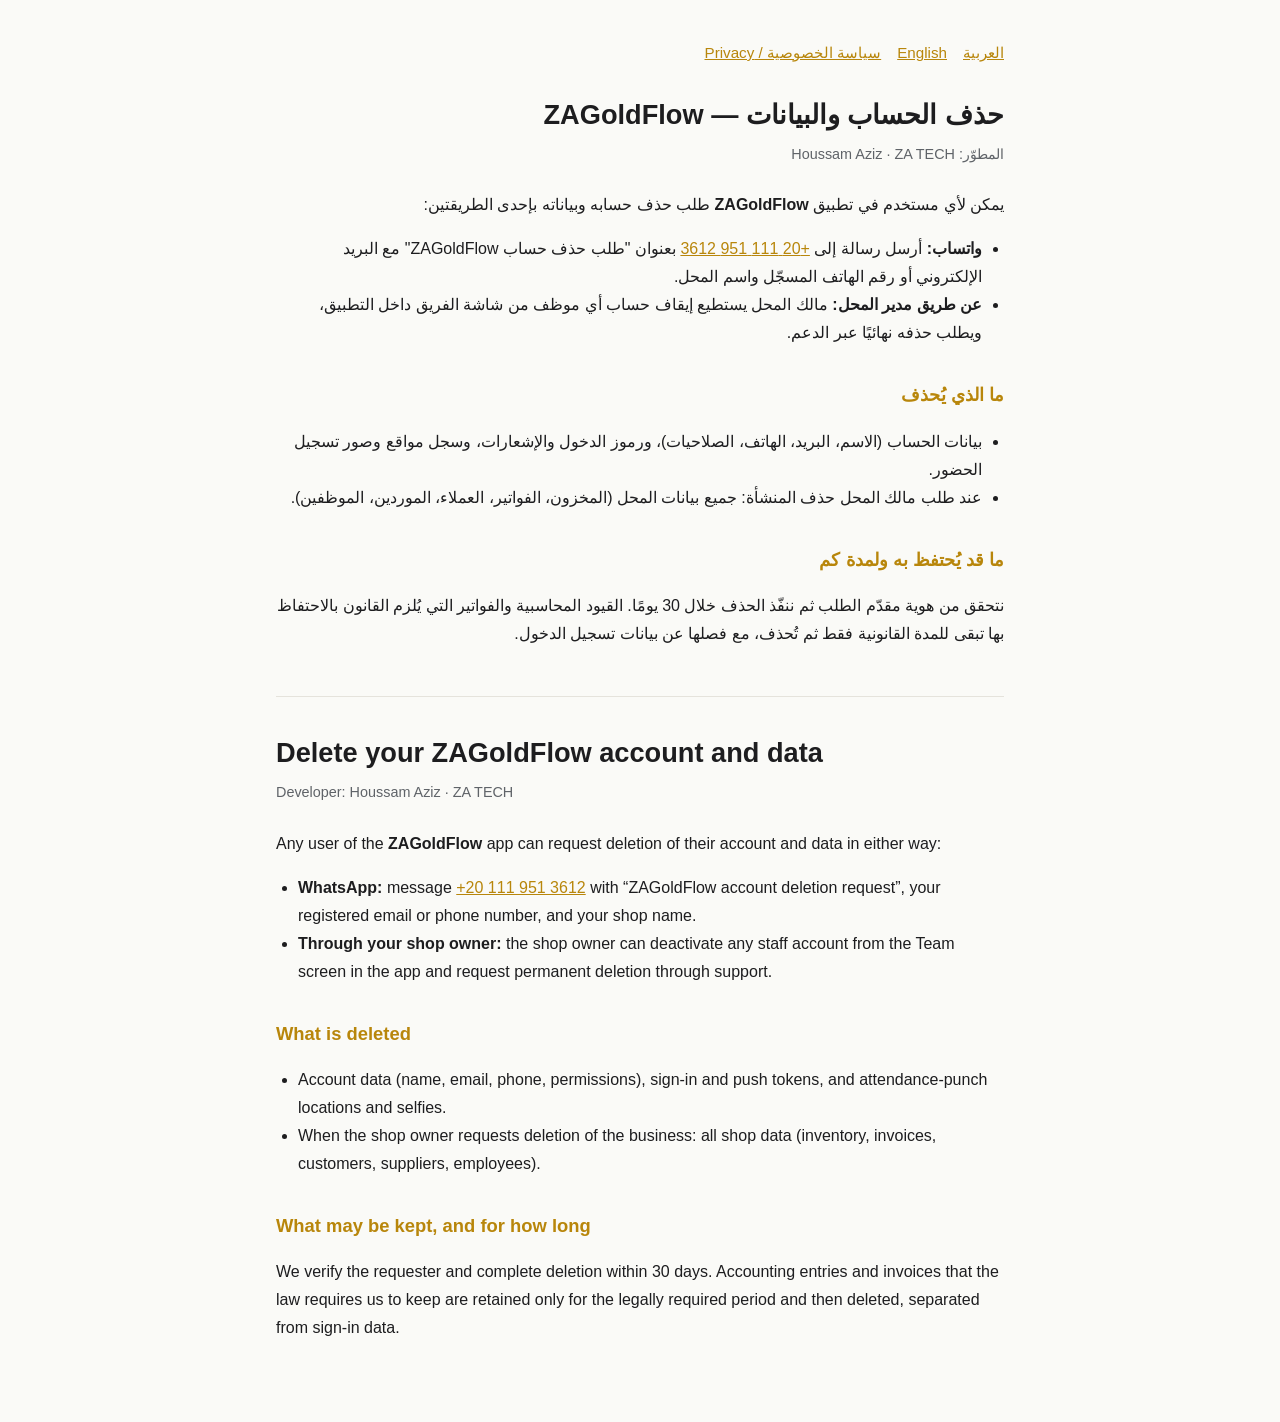
==== zagoldflow/delete-account.html @ 40d9165e "ZAGoldFlow: support, terms and account-deletion pages; accurate privacy policy for Google Play revie" ====
<!doctype html>
<html lang="ar" dir="rtl">
<head>
<meta charset="utf-8">
<meta name="viewport" content="width=device-width, initial-scale=1">
<title>ZAGoldFlow — حذف الحساب | Delete your account</title>
<style>
  :root { --bg:#fafaf7; --fg:#1d1d1f; --muted:#5f6368; --accent:#b8860b; --line:#e5e3dc; }
  @media (prefers-color-scheme: dark) { :root { --bg:#141414; --fg:#ececec; --muted:#a0a0a0; --accent:#d4a72c; --line:#2c2c2c; } }
  * { box-sizing:border-box; }
  body { margin:0; background:var(--bg); color:var(--fg); font:16px/1.75 -apple-system, "Segoe UI", Tahoma, sans-serif; }
  main { max-width:760px; margin:0 auto; padding:40px 16px 64px; }
  h1 { font-size:1.7rem; margin:0 0 4px; }
  h2 { font-size:1.15rem; margin:32px 0 8px; color:var(--accent); }
  .meta { color:var(--muted); font-size:.9rem; margin-bottom:24px; }
  section + section { border-top:1px solid var(--line); margin-top:48px; padding-top:32px; }
  ul { padding-inline-start:22px; }
  a { color:var(--accent); }
  nav { display:flex; gap:16px; margin-bottom:24px; font-size:.95rem; }
</style>
</head>
<body>
<main>
<nav><a href="#ar">العربية</a><a href="#en">English</a><a href="privacy.html">سياسة الخصوصية / Privacy</a></nav>
<section id="ar">
  <h1>حذف الحساب والبيانات — ZAGoldFlow</h1>
  <div class="meta">المطوّر: Houssam Aziz · ZA TECH</div>
  <p>يمكن لأي مستخدم في تطبيق <strong>ZAGoldFlow</strong> طلب حذف حسابه وبياناته بإحدى الطريقتين:</p>
  <ul>
    <li><strong>واتساب:</strong> أرسل رسالة إلى <a href="https://wa.me/201119513612?text=%D8%B7%D9%84%D8%A8%20%D8%AD%D8%B0%D9%81%20%D8%AD%D8%B3%D8%A7%D8%A8%20ZAGoldFlow">+20 111 951 3612</a> بعنوان "طلب حذف حساب ZAGoldFlow" مع البريد الإلكتروني أو رقم الهاتف المسجّل واسم المحل.</li>
    <li><strong>عن طريق مدير المحل:</strong> مالك المحل يستطيع إيقاف حساب أي موظف من شاشة الفريق داخل التطبيق، ويطلب حذفه نهائيًا عبر الدعم.</li>
  </ul>
  <h2>ما الذي يُحذف</h2>
  <ul>
    <li>بيانات الحساب (الاسم، البريد، الهاتف، الصلاحيات)، ورموز الدخول والإشعارات، وسجل مواقع وصور تسجيل الحضور.</li>
    <li>عند طلب مالك المحل حذف المنشأة: جميع بيانات المحل (المخزون، الفواتير، العملاء، الموردين، الموظفين).</li>
  </ul>
  <h2>ما قد يُحتفظ به ولمدة كم</h2>
  <p>نتحقق من هوية مقدّم الطلب ثم ننفّذ الحذف خلال 30 يومًا. القيود المحاسبية والفواتير التي يُلزم القانون بالاحتفاظ بها تبقى للمدة القانونية فقط ثم تُحذف، مع فصلها عن بيانات تسجيل الدخول.</p>
</section>
<section id="en" dir="ltr" lang="en">
  <h1>Delete your ZAGoldFlow account and data</h1>
  <div class="meta">Developer: Houssam Aziz · ZA TECH</div>
  <p>Any user of the <strong>ZAGoldFlow</strong> app can request deletion of their account and data in either way:</p>
  <ul>
    <li><strong>WhatsApp:</strong> message <a href="https://wa.me/201119513612">+20 111 951 3612</a> with “ZAGoldFlow account deletion request”, your registered email or phone number, and your shop name.</li>
    <li><strong>Through your shop owner:</strong> the shop owner can deactivate any staff account from the Team screen in the app and request permanent deletion through support.</li>
  </ul>
  <h2>What is deleted</h2>
  <ul>
    <li>Account data (name, email, phone, permissions), sign-in and push tokens, and attendance-punch locations and selfies.</li>
    <li>When the shop owner requests deletion of the business: all shop data (inventory, invoices, customers, suppliers, employees).</li>
  </ul>
  <h2>What may be kept, and for how long</h2>
  <p>We verify the requester and complete deletion within 30 days. Accounting entries and invoices that the law requires us to keep are retained only for the legally required period and then deleted, separated from sign-in data.</p>
</section>
</main>
</body>
</html>
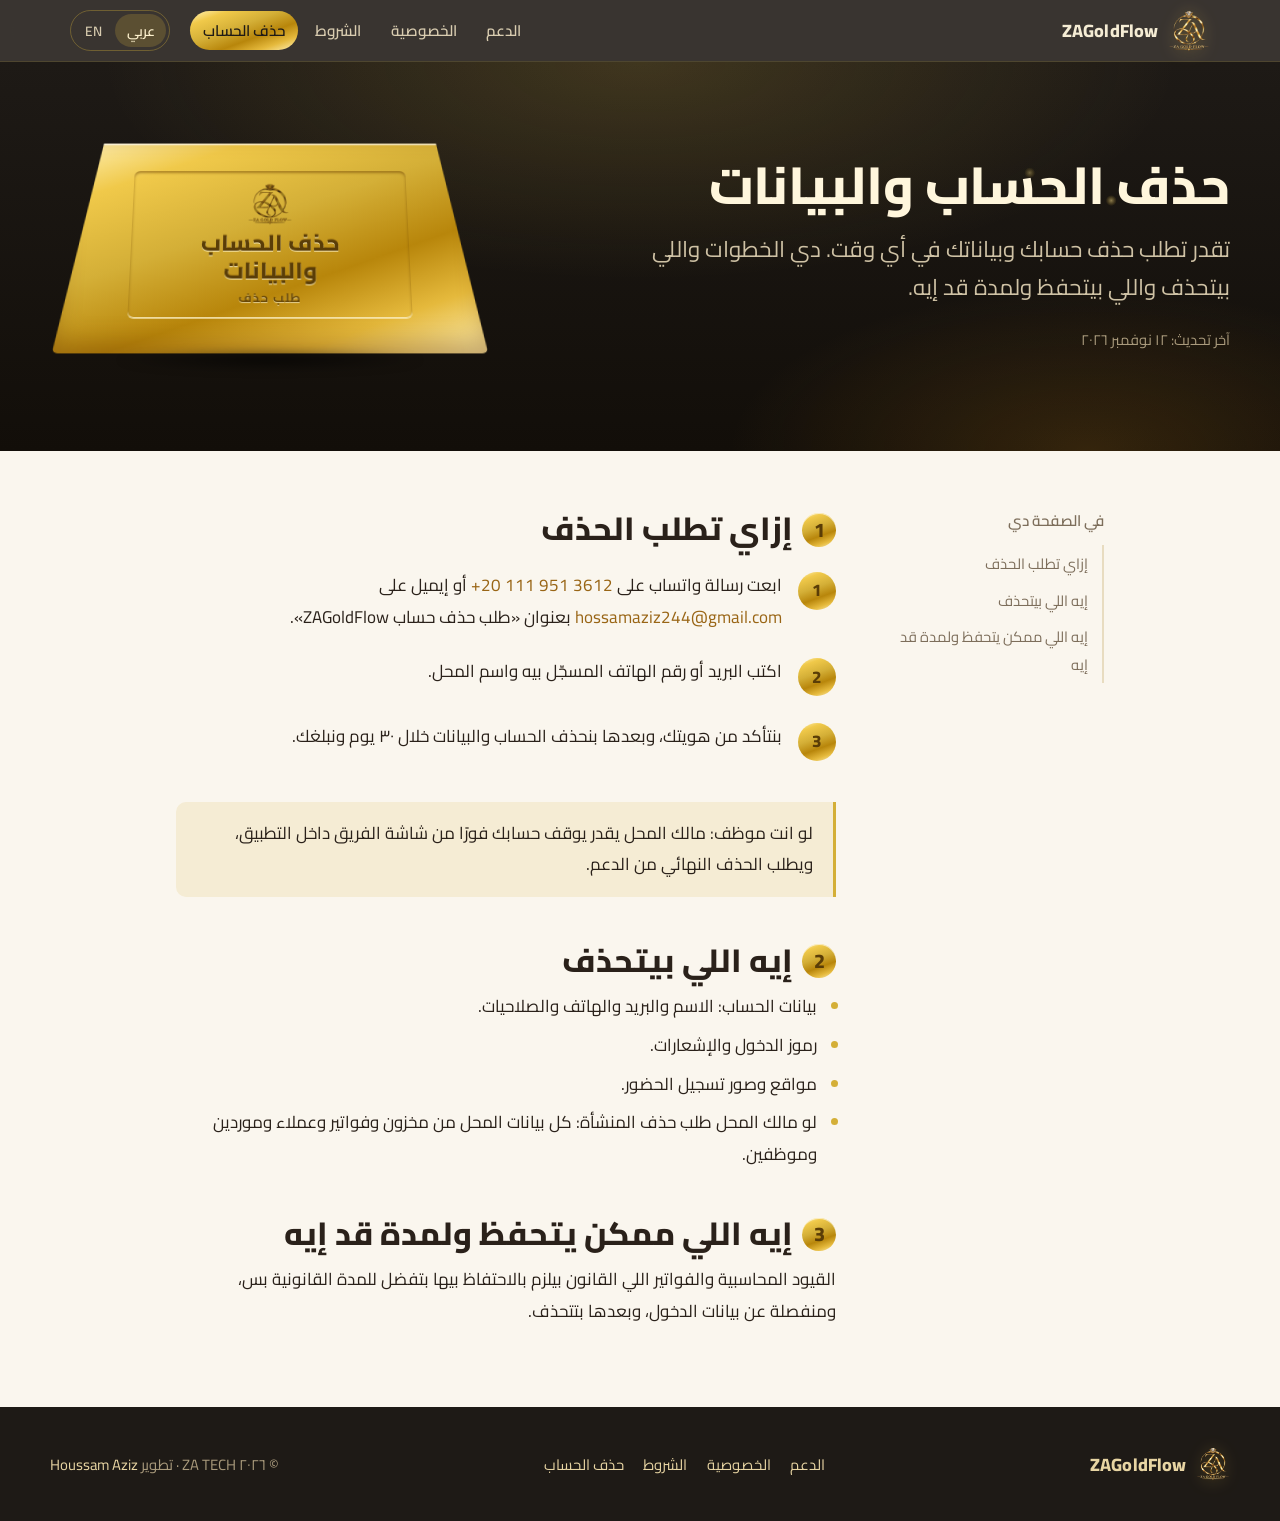
==== commit f80031ed: "ZAGoldFlow pages: branded redesign — logo, app gold palette, self-hosted Cairo, gold-bar hero motion" ====
--- a/zagoldflow/delete-account.html
+++ b/zagoldflow/delete-account.html
@@ -1,59 +1,63 @@
 <!doctype html>
-<html lang="ar" dir="rtl">
+<html lang="ar" dir="rtl" data-title-ar="حذف الحساب والبيانات — ZAGoldFlow" data-title-en="Delete your account — ZAGoldFlow">
 <head>
 <meta charset="utf-8">
 <meta name="viewport" content="width=device-width, initial-scale=1">
-<title>ZAGoldFlow — حذف الحساب | Delete your account</title>
-<style>
-  :root { --bg:#fafaf7; --fg:#1d1d1f; --muted:#5f6368; --accent:#b8860b; --line:#e5e3dc; }
-  @media (prefers-color-scheme: dark) { :root { --bg:#141414; --fg:#ececec; --muted:#a0a0a0; --accent:#d4a72c; --line:#2c2c2c; } }
-  * { box-sizing:border-box; }
-  body { margin:0; background:var(--bg); color:var(--fg); font:16px/1.75 -apple-system, "Segoe UI", Tahoma, sans-serif; }
-  main { max-width:760px; margin:0 auto; padding:40px 16px 64px; }
-  h1 { font-size:1.7rem; margin:0 0 4px; }
-  h2 { font-size:1.15rem; margin:32px 0 8px; color:var(--accent); }
-  .meta { color:var(--muted); font-size:.9rem; margin-bottom:24px; }
-  section + section { border-top:1px solid var(--line); margin-top:48px; padding-top:32px; }
-  ul { padding-inline-start:22px; }
-  a { color:var(--accent); }
-  nav { display:flex; gap:16px; margin-bottom:24px; font-size:.95rem; }
-</style>
+<title>حذف الحساب والبيانات — ZAGoldFlow</title>
+<meta name="description" content="تقدر تطلب حذف حسابك وبياناتك في أي وقت. دي الخطوات واللي بيتحذف واللي بيتحفظ ولمدة قد إيه.">
+<link rel="canonical" href="https://houssam3ziz.github.io/zagoldflow/delete-account.html">
+<meta name="theme-color" content="#1e1a16">
+<meta property="og:type" content="website">
+<meta property="og:title" content="حذف الحساب والبيانات — ZAGoldFlow">
+<meta property="og:description" content="تقدر تطلب حذف حسابك وبياناتك في أي وقت. دي الخطوات واللي بيتحذف واللي بيتحفظ ولمدة قد إيه.">
+<meta property="og:image" content="https://houssam3ziz.github.io/zagoldflow/assets/og.jpg">
+<meta property="og:url" content="https://houssam3ziz.github.io/zagoldflow/delete-account.html">
+<link rel="icon" type="image/png" href="assets/logo-96.png">
+<link rel="apple-touch-icon" href="assets/apple-touch-icon.png">
+<link rel="preload" href="assets/fonts/cairo-regular.woff2" as="font" type="font/woff2" crossorigin>
+<link rel="preload" href="assets/fonts/cairo-extrabold.woff2" as="font" type="font/woff2" crossorigin>
+<link rel="stylesheet" href="assets/zgf.css?v=2">
+<script src="assets/zgf.js?v=2" defer></script>
 </head>
 <body>
-<main>
-<nav><a href="#ar">العربية</a><a href="#en">English</a><a href="privacy.html">سياسة الخصوصية / Privacy</a></nav>
-<section id="ar">
-  <h1>حذف الحساب والبيانات — ZAGoldFlow</h1>
-  <div class="meta">المطوّر: Houssam Aziz · ZA TECH</div>
-  <p>يمكن لأي مستخدم في تطبيق <strong>ZAGoldFlow</strong> طلب حذف حسابه وبياناته بإحدى الطريقتين:</p>
-  <ul>
-    <li><strong>واتساب:</strong> أرسل رسالة إلى <a href="https://wa.me/201119513612?text=%D8%B7%D9%84%D8%A8%20%D8%AD%D8%B0%D9%81%20%D8%AD%D8%B3%D8%A7%D8%A8%20ZAGoldFlow">+20 111 951 3612</a> بعنوان "طلب حذف حساب ZAGoldFlow" مع البريد الإلكتروني أو رقم الهاتف المسجّل واسم المحل.</li>
-    <li><strong>عن طريق مدير المحل:</strong> مالك المحل يستطيع إيقاف حساب أي موظف من شاشة الفريق داخل التطبيق، ويطلب حذفه نهائيًا عبر الدعم.</li>
-  </ul>
-  <h2>ما الذي يُحذف</h2>
-  <ul>
-    <li>بيانات الحساب (الاسم، البريد، الهاتف، الصلاحيات)، ورموز الدخول والإشعارات، وسجل مواقع وصور تسجيل الحضور.</li>
-    <li>عند طلب مالك المحل حذف المنشأة: جميع بيانات المحل (المخزون، الفواتير، العملاء، الموردين، الموظفين).</li>
-  </ul>
-  <h2>ما قد يُحتفظ به ولمدة كم</h2>
-  <p>نتحقق من هوية مقدّم الطلب ثم ننفّذ الحذف خلال 30 يومًا. القيود المحاسبية والفواتير التي يُلزم القانون بالاحتفاظ بها تبقى للمدة القانونية فقط ثم تُحذف، مع فصلها عن بيانات تسجيل الدخول.</p>
-</section>
-<section id="en" dir="ltr" lang="en">
-  <h1>Delete your ZAGoldFlow account and data</h1>
-  <div class="meta">Developer: Houssam Aziz · ZA TECH</div>
-  <p>Any user of the <strong>ZAGoldFlow</strong> app can request deletion of their account and data in either way:</p>
-  <ul>
-    <li><strong>WhatsApp:</strong> message <a href="https://wa.me/201119513612">+20 111 951 3612</a> with “ZAGoldFlow account deletion request”, your registered email or phone number, and your shop name.</li>
-    <li><strong>Through your shop owner:</strong> the shop owner can deactivate any staff account from the Team screen in the app and request permanent deletion through support.</li>
-  </ul>
-  <h2>What is deleted</h2>
-  <ul>
-    <li>Account data (name, email, phone, permissions), sign-in and push tokens, and attendance-punch locations and selfies.</li>
-    <li>When the shop owner requests deletion of the business: all shop data (inventory, invoices, customers, suppliers, employees).</li>
-  </ul>
-  <h2>What may be kept, and for how long</h2>
-  <p>We verify the requester and complete deletion within 30 days. Accounting entries and invoices that the law requires us to keep are retained only for the legally required period and then deleted, separated from sign-in data.</p>
-</section>
+<a class="skip" href="#main"><span data-l="ar">تخطَّ إلى المحتوى</span><span data-l="en" lang="en" dir="ltr">Skip to content</span></a>
+<header class="top"><div class="top__in">
+  <a class="brand" href="support.html"><img src="assets/logo.webp" width="42" height="42" alt=""><span>ZAGoldFlow</span></a>
+  <button class="menu" aria-expanded="false" aria-controls="nav"><span data-l="ar">القائمة</span><span data-l="en" lang="en" dir="ltr">Menu</span></button>
+  <nav class="nav" id="nav" aria-label="ZAGoldFlow"><a href="support.html"><span data-l="ar">الدعم</span><span data-l="en" lang="en" dir="ltr">Support</span></a><a href="privacy.html"><span data-l="ar">الخصوصية</span><span data-l="en" lang="en" dir="ltr">Privacy</span></a><a href="terms.html"><span data-l="ar">الشروط</span><span data-l="en" lang="en" dir="ltr">Terms</span></a><a href="delete-account.html" aria-current="page"><span data-l="ar">حذف الحساب</span><span data-l="en" lang="en" dir="ltr">Delete account</span></a></nav>
+  <div class="lang" role="group" aria-label="Language"><button type="button" data-set="ar" aria-pressed="true">عربي</button><button type="button" data-set="en" aria-pressed="false" lang="en">EN</button></div>
+</div></header>
+<section class="hero"><canvas class="dust" aria-hidden="true"></canvas><div class="hero__in">
+  <div>
+    <h1><span data-l="ar">حذف الحساب والبيانات</span><span data-l="en" lang="en" dir="ltr">Delete your account</span></h1>
+    <p><span data-l="ar">تقدر تطلب حذف حسابك وبياناتك في أي وقت. دي الخطوات واللي بيتحذف واللي بيتحفظ ولمدة قد إيه.</span><span data-l="en" lang="en" dir="ltr">You can ask us to delete your account and data at any time. Here is how, what is deleted, and what is kept and for how long.</span></p>
+    <div class="meta"><span data-l="ar">آخر تحديث: ١٢ نوفمبر ٢٠٢٦</span><span data-l="en" lang="en" dir="ltr">Last updated: November 12, 2026</span></div>
+  </div>
+  <div class="bar-wrap" aria-hidden="true">
+    <div class="bar"><div class="bar__mark"><img src="assets/logo.webp" alt=""><span class="bar__title"><span data-l="ar">حذف الحساب والبيانات</span><span data-l="en" lang="en" dir="ltr">Delete your account</span></span><span class="bar__fine"><span data-l="ar">طلب حذف</span><span data-l="en" lang="en" dir="ltr">DELETION REQUEST</span></span></div></div>
+    <div class="bar-shadow"></div>
+  </div>
+</div></section>
+<main id="main" class="doc">
+<aside class="toc"><h2><span data-l="ar">في الصفحة دي</span><span data-l="en" lang="en" dir="ltr">On this page</span></h2><ol><li><a href="#how"><span data-l="ar">إزاي تطلب الحذف</span><span data-l="en" lang="en" dir="ltr">How to request deletion</span></a></li><li><a href="#deleted"><span data-l="ar">إيه اللي بيتحذف</span><span data-l="en" lang="en" dir="ltr">What is deleted</span></a></li><li><a href="#kept"><span data-l="ar">إيه اللي ممكن يتحفظ ولمدة قد إيه</span><span data-l="en" lang="en" dir="ltr">What may be kept, and for how long</span></a></li></ol></aside>
+<div class="prose"><h2 id="how"><span class="n">1</span><span data-l="ar">إزاي تطلب الحذف</span><span data-l="en" lang="en" dir="ltr">How to request deletion</span></h2><div data-l="ar"><ol class="steps">
+<li>ابعت رسالة واتساب على <a href="https://wa.me/201119513612?text=%D8%B7%D9%84%D8%A8%20%D8%AD%D8%B0%D9%81%20%D8%AD%D8%B3%D8%A7%D8%A8%20ZAGoldFlow"><bdi dir="ltr">+20 111 951 3612</bdi></a> أو إيميل على <a href="mailto:hossamaziz244@gmail.com?subject=ZAGoldFlow%20account%20deletion">hossamaziz244@gmail.com</a> بعنوان «طلب حذف حساب ZAGoldFlow».</li>
+<li>اكتب البريد أو رقم الهاتف المسجّل بيه واسم المحل.</li>
+<li>بنتأكد من هويتك، وبعدها بنحذف الحساب والبيانات خلال ٣٠ يوم ونبلغك.</li>
+</ol>
+<p class="note">لو انت موظف: مالك المحل يقدر يوقف حسابك فورًا من شاشة الفريق داخل التطبيق، ويطلب الحذف النهائي من الدعم.</p></div><div data-l="en" lang="en" dir="ltr"><ol class="steps">
+<li>Send a WhatsApp message to <a href="https://wa.me/201119513612"><bdi dir="ltr">+20 111 951 3612</bdi></a> or an email to <a href="mailto:hossamaziz244@gmail.com?subject=ZAGoldFlow%20account%20deletion">hossamaziz244@gmail.com</a> titled “ZAGoldFlow account deletion request”.</li>
+<li>Include your registered email or phone number and your shop name.</li>
+<li>We verify the request, delete the account and data within 30 days, and confirm to you.</li>
+</ol>
+<p class="note">If you are an employee, your shop owner can deactivate your account immediately from the Team screen in the app and request permanent deletion through support.</p></div>
+<h2 id="deleted"><span class="n">2</span><span data-l="ar">إيه اللي بيتحذف</span><span data-l="en" lang="en" dir="ltr">What is deleted</span></h2><div data-l="ar"><ul><li>بيانات الحساب: الاسم والبريد والهاتف والصلاحيات.</li><li>رموز الدخول والإشعارات.</li><li>مواقع وصور تسجيل الحضور.</li><li>لو مالك المحل طلب حذف المنشأة: كل بيانات المحل من مخزون وفواتير وعملاء وموردين وموظفين.</li></ul></div><div data-l="en" lang="en" dir="ltr"><ul><li>Account data: name, email, phone and permissions.</li><li>Sign-in and push tokens.</li><li>Attendance-punch locations and selfies.</li><li>If the shop owner requests deletion of the business: all shop data — inventory, invoices, customers, suppliers and employees.</li></ul></div>
+<h2 id="kept"><span class="n">3</span><span data-l="ar">إيه اللي ممكن يتحفظ ولمدة قد إيه</span><span data-l="en" lang="en" dir="ltr">What may be kept, and for how long</span></h2><div data-l="ar"><p>القيود المحاسبية والفواتير اللي القانون بيلزم بالاحتفاظ بيها بتفضل للمدة القانونية بس، ومنفصلة عن بيانات الدخول، وبعدها بتتحذف.</p></div><div data-l="en" lang="en" dir="ltr"><p>Accounting entries and invoices that the law requires us to keep are retained only for the legal period, separated from sign-in data, and then deleted.</p></div></div>
 </main>
+<footer class="foot"><div class="foot__in">
+  <a class="brand" href="support.html"><img src="assets/logo.webp" width="34" height="34" alt=""><span>ZAGoldFlow</span></a>
+  <nav aria-label="Footer"><a href="support.html"><span data-l="ar">الدعم</span><span data-l="en" lang="en" dir="ltr">Support</span></a><a href="privacy.html"><span data-l="ar">الخصوصية</span><span data-l="en" lang="en" dir="ltr">Privacy</span></a><a href="terms.html"><span data-l="ar">الشروط</span><span data-l="en" lang="en" dir="ltr">Terms</span></a><a href="delete-account.html"><span data-l="ar">حذف الحساب</span><span data-l="en" lang="en" dir="ltr">Delete account</span></a></nav>
+  <div><span data-l="ar">© ٢٠٢٦ ZA TECH · تطوير</span><span data-l="en" lang="en" dir="ltr">© 2026 ZA TECH · Built by</span> <a href="https://houssam3ziz.github.io/">Houssam Aziz</a></div>
+</div></footer>
 </body>
 </html>
--- a/zagoldflow/assets/zgf.css
+++ b/zagoldflow/assets/zgf.css
@@ -0,0 +1,212 @@
+/* ZAGoldFlow public pages — palette mirrors lib/src/core/theme/app_colors.dart */
+@font-face { font-family: "Cairo"; font-weight: 400; font-display: swap; src: url("fonts/cairo-regular.woff2") format("woff2"); }
+@font-face { font-family: "Cairo"; font-weight: 600; font-display: swap; src: url("fonts/cairo-semibold.woff2") format("woff2"); }
+@font-face { font-family: "Cairo"; font-weight: 700; font-display: swap; src: url("fonts/cairo-bold.woff2") format("woff2"); }
+@font-face { font-family: "Cairo"; font-weight: 800; font-display: swap; src: url("fonts/cairo-extrabold.woff2") format("woff2"); }
+
+:root {
+  --night: #1e1a16;        /* splashDark */
+  --night-deep: #120e09;
+  --ink: #2a211a;          /* textPrimary */
+  --muted: #7d6e5b;        /* textSecondary, darkened for AA on paper */
+  --gold: #d4af37;         /* primaryGold */
+  --gold-bright: #f0c94a;  /* accentGoldLight */
+  --gold-deep: #996515;    /* deepGold */
+  --gold-cta: #dba50d;     /* accentCta */
+  --paper: #faf6ee;        /* champagne */
+  --paper-2: #f5ecd4;      /* softGold */
+  --line: #e8dcc0;
+  --surface: #fffdf8;
+  --ok: #2e7d4f;
+  --bar: linear-gradient(160deg, #fff1b8 0%, #f0c94a 18%, #d4af37 42%, #b8860b 64%, #e5b93c 82%, #fff1b8 100%);
+  --radius-s: 10px;
+  --radius-l: 22px;
+  --measure: 66ch;
+  --step-0: clamp(1rem, .96rem + .2vw, 1.0625rem);
+  --step-1: clamp(1.2rem, 1.1rem + .45vw, 1.4rem);
+  --step-2: clamp(1.5rem, 1.3rem + 1vw, 2rem);
+  --step-3: clamp(2rem, 1.5rem + 2.4vw, 3.25rem);
+  color-scheme: light;
+}
+@media (prefers-color-scheme: dark) {
+  :root {
+    --ink: #f5ecd4; --muted: #b8a77a; --paper: #14100b; --paper-2: #1d1710;
+    --line: #2a2418; --surface: #1a150e; color-scheme: dark;
+  }
+}
+
+* { box-sizing: border-box; }
+html { -webkit-text-size-adjust: 100%; scroll-behavior: smooth; scroll-padding-top: 88px; }
+body {
+  margin: 0; background: var(--paper); color: var(--ink);
+  font: 400 var(--step-0)/1.85 "Cairo", system-ui, sans-serif;
+  text-rendering: optimizeLegibility;
+}
+img { display: block; max-width: 100%; }
+a { color: var(--gold-deep); text-decoration: none; background: linear-gradient(currentColor 0 0) 0 100% / 0 1.5px no-repeat; transition: background-size .25s ease; }
+a:hover { background-size: 100% 1.5px; }
+@media (prefers-color-scheme: dark) { a { color: var(--gold-bright); } }
+:focus-visible { outline: 2px solid var(--gold-cta); outline-offset: 3px; border-radius: 4px; }
+.skip { position: absolute; inset-inline-start: 1rem; top: -4rem; background: var(--gold); color: var(--night); padding: .5rem 1rem; border-radius: 8px; z-index: 10; }
+.skip:focus { top: 1rem; }
+
+/* language switching: both languages ship in the HTML for crawlers; JS shows one */
+html[lang="ar"] [data-l="en"], html[lang="en"] [data-l="ar"] { display: none !important; }
+
+/* ---------- header ---------- */
+.top {
+  position: sticky; top: 0; z-index: 5;
+  background: color-mix(in srgb, var(--night) 88%, transparent);
+  backdrop-filter: blur(14px) saturate(1.2); -webkit-backdrop-filter: blur(14px) saturate(1.2);
+  border-bottom: 1px solid rgba(212, 175, 55, .14);
+  transition: box-shadow .3s ease;
+}
+.top.is-scrolled { box-shadow: 0 10px 30px -18px rgba(0,0,0,.7); }
+.top__in { max-width: 1180px; margin: auto; padding: .6rem 1.25rem; display: flex; align-items: center; gap: 1.25rem; }
+.brand { display: flex; align-items: center; gap: .6rem; color: #f5ecd4; background: none; font-weight: 800; letter-spacing: .01em; }
+.brand img { width: 42px; height: 42px; filter: drop-shadow(0 2px 8px rgba(240, 201, 74, .35)); }
+.brand span { font-size: 1.12rem; }
+.nav { display: flex; gap: .25rem; margin-inline-start: auto; }
+.nav a {
+  color: #d9ccb0; background: none; padding: .35rem .8rem; border-radius: 999px; font-weight: 600; font-size: .95rem;
+  transition: color .2s, background-color .2s;
+}
+.nav a:hover { color: #fff3cf; background: rgba(212, 175, 55, .1); }
+.nav a[aria-current="page"] { color: var(--night); background: var(--bar); }
+.lang {
+  display: inline-flex; border: 1px solid rgba(212, 175, 55, .35); border-radius: 999px; padding: 3px; gap: 2px;
+}
+.lang button {
+  font: 600 .85rem "Cairo", sans-serif; color: #d9ccb0; background: none; border: 0; padding: .2rem .7rem; border-radius: 999px; cursor: pointer;
+}
+.lang button[aria-pressed="true"] { background: rgba(212, 175, 55, .22); color: #fff3cf; }
+.menu { display: none; margin-inline-start: auto; background: none; border: 1px solid rgba(212,175,55,.35); color: #f5ecd4; border-radius: 10px; padding: .35rem .6rem; font: 600 .9rem "Cairo"; }
+
+@media (max-width: 860px) {
+  .menu { display: inline-block; }
+  .nav {
+    position: absolute; inset-inline: 0; top: 100%; flex-direction: column; gap: 0; padding: .5rem 1rem 1rem;
+    background: var(--night); border-bottom: 1px solid rgba(212,175,55,.2);
+    clip-path: inset(0 0 100% 0); transition: clip-path .35s cubic-bezier(.2,.7,.2,1);
+  }
+  .nav.is-open { clip-path: inset(0 0 0 0); }
+  .nav a { padding: .7rem .8rem; border-radius: 10px; }
+  .lang { margin-inline-start: .5rem; }
+}
+
+/* ---------- hero: the gold bar ---------- */
+.hero {
+  position: relative; overflow: hidden; color: #f5ecd4;
+  background:
+    radial-gradient(60% 80% at 50% 0%, rgba(240, 201, 74, .16), transparent 70%),
+    radial-gradient(40% 60% at 85% 100%, rgba(153, 101, 21, .25), transparent 70%),
+    linear-gradient(180deg, var(--night), var(--night-deep));
+  padding: clamp(2.5rem, 6vw, 4.5rem) 1.25rem clamp(3rem, 7vw, 5rem);
+}
+.hero__in { max-width: 1180px; margin: auto; display: grid; gap: clamp(2rem, 5vw, 4rem); grid-template-columns: minmax(0, 1fr) minmax(280px, 440px); align-items: center; }
+.hero h1 { font-size: var(--step-3); line-height: 1.25; font-weight: 800; margin: 0 0 .75rem; color: #fff6dc; text-wrap: balance; }
+.hero p { color: #cfc2a5; margin: 0; max-width: 46ch; font-size: var(--step-1); line-height: 1.7; }
+.hero .meta { margin-top: 1.25rem; color: #a99a7c; font-size: .92rem; }
+@media (max-width: 860px) { .hero__in { grid-template-columns: 1fr; } .bar-wrap { order: -1; } }
+
+.bar-wrap { perspective: 900px; display: grid; place-items: center; }
+.bar {
+  position: relative; width: min(100%, 420px); aspect-ratio: 1.9;
+  clip-path: polygon(9% 0, 91% 0, 100% 100%, 0 100%);
+  background: var(--bar); border-radius: 6px;
+  box-shadow: inset 0 2px 0 rgba(255,255,255,.6), inset 0 -10px 24px rgba(120, 72, 6, .45);
+  transform: rotateX(18deg);
+  display: grid; place-items: center; text-align: center; color: #5a3d07;
+}
+.bar::before { /* engraved plate */
+  content: ""; position: absolute; inset: 14% 17% 16%;
+  border-radius: 6px;
+  box-shadow: inset 0 2px 3px rgba(110, 68, 4, .55), inset 0 -1px 0 rgba(255, 244, 200, .8), 0 1px 0 rgba(255, 244, 200, .6);
+}
+.bar::after { /* light sweep */
+  content: ""; position: absolute; inset: -20% auto -20% -40%; width: 35%;
+  background: linear-gradient(100deg, transparent, rgba(255,255,255,.75), transparent);
+  transform: skewX(-18deg); opacity: 0;
+}
+.bar__mark { position: relative; display: grid; gap: .1rem; padding: 0 22%; }
+.bar__mark img { width: 46px; height: 46px; margin: 0 auto .15rem; filter: sepia(1) saturate(2) brightness(.55) contrast(1.4); mix-blend-mode: multiply; opacity: .8; }
+.bar__title { font-weight: 800; font-size: clamp(1.05rem, .9rem + .8vw, 1.45rem); line-height: 1.25; text-shadow: 0 1px 0 rgba(255, 244, 200, .9), 0 -1px 0 rgba(110, 68, 4, .35); }
+.bar__fine { font-weight: 700; font-size: .78rem; letter-spacing: .08em; opacity: .85; text-shadow: 0 1px 0 rgba(255, 244, 200, .8); }
+.bar-shadow { width: 70%; height: 22px; margin-top: -6px; background: radial-gradient(50% 50% at 50% 50%, rgba(0,0,0,.6), transparent); filter: blur(4px); }
+
+/* the one orchestrated moment: the bar is cast, settles, and catches the light once */
+@media (prefers-reduced-motion: no-preference) {
+  .js .bar { animation: cast 1.1s cubic-bezier(.16, .9, .3, 1.05) both .15s; }
+  .js .bar::after { animation: sweep 1.4s ease-in-out 1.2s both; }
+  .js .bar:hover::after { animation: sweep 1.1s ease-in-out both; }
+  .js .bar-shadow { animation: shade 1.1s ease both .15s; }
+  .js .hero h1, .js .hero p, .js .hero .meta { animation: rise .8s cubic-bezier(.2,.7,.2,1) both; }
+  .js .hero p { animation-delay: .12s; } .js .hero .meta { animation-delay: .22s; }
+  .dust { position: absolute; inset: 0; pointer-events: none; }
+}
+@keyframes cast { from { opacity: 0; transform: rotateX(55deg) translateY(-40px) scale(.92); } to { opacity: 1; transform: rotateX(18deg); } }
+@keyframes shade { from { opacity: 0; transform: scaleX(.4); } to { opacity: 1; transform: none; } }
+@keyframes sweep { 0% { left: -40%; opacity: 0; } 15% { opacity: 1; } 100% { left: 120%; opacity: 0; } }
+@keyframes rise { from { opacity: 0; transform: translateY(14px); } to { opacity: 1; transform: none; } }
+@media (prefers-reduced-motion: reduce) { .dust { display: none; } html { scroll-behavior: auto; } }
+
+/* ---------- document body ---------- */
+.doc { max-width: 1180px; margin: auto; padding: clamp(2rem, 5vw, 3.5rem) 1.25rem 4rem; display: grid; gap: 3rem; grid-template-columns: 220px minmax(0, var(--measure)); justify-content: center; }
+.doc--plain { grid-template-columns: minmax(0, 760px); }
+@media (max-width: 960px) { .doc { grid-template-columns: minmax(0, var(--measure)); } .toc { display: none; } }
+
+.toc { position: sticky; top: 96px; align-self: start; font-size: .92rem; }
+.toc h2 { font-size: .95rem; margin: 0 0 .6rem; color: var(--muted); font-weight: 600; }
+.toc ol { list-style: none; margin: 0; padding: 0; border-inline-start: 2px solid var(--line); }
+.toc a { display: block; padding: .3rem .9rem; color: var(--muted); background: none; margin-inline-start: -2px; border-inline-start: 2px solid transparent; transition: color .2s, border-color .2s; }
+.toc a:hover, .toc a.is-active { color: var(--ink); border-inline-start-color: var(--gold); }
+
+.prose h2 { font-size: var(--step-2); line-height: 1.35; margin: 2.6rem 0 .6rem; font-weight: 800; }
+.prose h2:first-child { margin-top: 0; }
+.prose h2 .n { display: inline-grid; place-items: center; width: 1.7em; height: 1.7em; margin-inline-end: .55rem; border-radius: 50%; font-size: .62em; color: #5a3d07; background: var(--bar); vertical-align: .18em; box-shadow: inset 0 1px 0 rgba(255,255,255,.6); }
+.prose p, .prose ul { margin: 0 0 1rem; }
+.prose ul { padding-inline-start: 1.2rem; }
+.prose li { margin-bottom: .45rem; }
+.prose li::marker { color: var(--gold); }
+.prose strong { font-weight: 700; }
+.lead { font-size: var(--step-1); line-height: 1.75; color: var(--ink); }
+.note {
+  border-inline-start: 3px solid var(--gold); background: var(--paper-2); padding: 1rem 1.25rem; border-radius: 0 var(--radius-s) var(--radius-s) 0; margin: 1.5rem 0;
+}
+html[dir="rtl"] .note { border-radius: var(--radius-s) 0 0 var(--radius-s); }
+
+/* steps (delete page — a real sequence) */
+.steps { list-style: none; padding: 0; margin: 1.25rem 0 2rem; counter-reset: s; display: grid; gap: 1rem; }
+.steps li { counter-increment: s; position: relative; padding-inline-start: 3.4rem; min-height: 2.6rem; }
+.steps li::before { content: counter(s); position: absolute; inset-inline-start: 0; top: .1rem; width: 2.4rem; height: 2.4rem; display: grid; place-items: center; border-radius: 50%; font-weight: 800; color: #5a3d07; background: var(--bar); }
+
+/* support page */
+.channels { display: grid; grid-template-columns: repeat(auto-fit, minmax(240px, 1fr)); gap: 1rem; margin: 0 0 3rem; }
+.channel {
+  display: flex; align-items: center; gap: 1rem; padding: 1.2rem 1.3rem; border-radius: var(--radius-l);
+  background: var(--surface); border: 1px solid var(--line); color: var(--ink);
+  transition: border-color .2s, transform .2s;
+}
+.channel:hover { border-color: var(--gold); transform: translateY(-2px); background-size: 0; }
+.channel svg { flex: none; width: 44px; height: 44px; padding: 10px; border-radius: 14px; background: var(--bar); color: #5a3d07; }
+.channel b { display: block; font-size: 1.05rem; }
+.channel b { line-height: 1.5; margin-bottom: .2rem; }
+.channel .num { display: block; color: var(--muted); font-size: .95rem; direction: ltr; unicode-bidi: isolate; text-align: start; }
+
+.faq { border-top: 1px solid var(--line); }
+.faq details { border-bottom: 1px solid var(--line); }
+.faq summary { list-style: none; cursor: pointer; padding: 1.1rem 0; font-weight: 700; font-size: var(--step-1); display: flex; gap: 1rem; justify-content: space-between; align-items: center; }
+.faq summary::-webkit-details-marker { display: none; }
+.faq summary::after { content: ""; flex: none; width: 12px; height: 12px; border-inline-end: 2px solid var(--gold); border-bottom: 2px solid var(--gold); transform: rotate(45deg); transition: transform .3s ease; margin-top: -6px; }
+.faq details[open] summary::after { transform: rotate(225deg); margin-top: 6px; }
+.faq .a { padding: 0 0 1.2rem; color: var(--ink); }
+@media (prefers-reduced-motion: no-preference) {
+  .faq details[open] .a { animation: rise .35s ease both; }
+}
+
+/* ---------- footer ---------- */
+.foot { background: var(--night); color: #a99a7c; padding: 2.5rem 1.25rem; font-size: .93rem; }
+.foot__in { max-width: 1180px; margin: auto; display: flex; flex-wrap: wrap; gap: 1rem 2rem; align-items: center; justify-content: space-between; }
+.foot nav { display: flex; flex-wrap: wrap; gap: .4rem 1.2rem; }
+.foot a { color: #e8d5a3; }
+.foot .brand img { width: 34px; height: 34px; }
